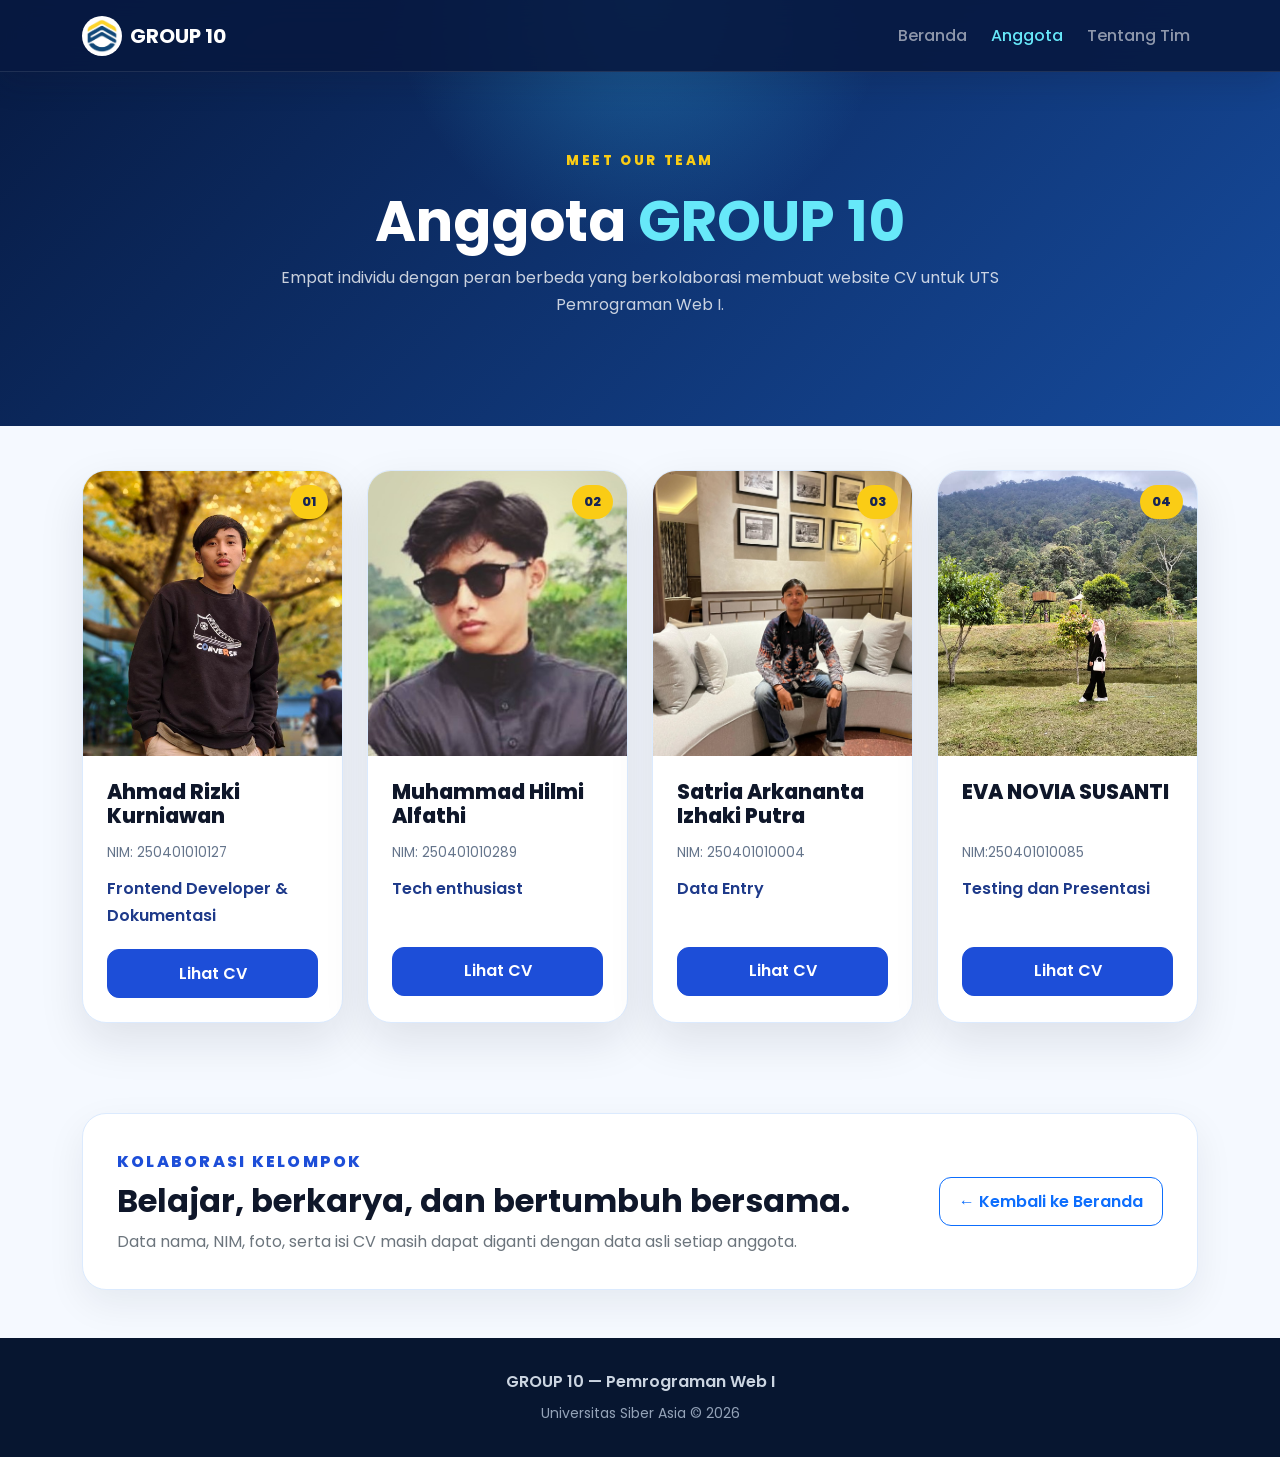
==== anggota.html @ 71579ae8 "Merge branch 'main' into eva" ====
<!DOCTYPE html>
<html lang="id">

<head>
    <meta charset="UTF-8">
    <meta name="viewport" content="width=device-width, initial-scale=1.0">
    <meta name="description" content="Daftar empat anggota GROUP 10 Universitas Siber Asia.">
    <title>Anggota GROUP 10 | UNSIA</title>
    <link href="https://cdn.jsdelivr.net/npm/bootstrap@5.3.3/dist/css/bootstrap.min.css" rel="stylesheet">
    <link rel="preconnect" href="https://fonts.googleapis.com">
    <link rel="preconnect" href="https://fonts.gstatic.com" crossorigin>
    <link href="https://fonts.googleapis.com/css2?family=Poppins:wght@400;500;600;700;800&display=swap"
        rel="stylesheet">
    <link rel="stylesheet" href="style.css">
</head>

<body>
    <!-- Navbar halaman anggota menghubungkan halaman pembuka dan daftar card. -->
    <nav class="navbar navbar-expand-lg navbar-dark fixed-top glass-nav" aria-label="Navigasi anggota">
        <div class="container">
            <a class="navbar-brand d-flex align-items-center gap-2 fw-bold" href="index.html">
                <img src="images/logo-unsia.png" class="nav-logo" alt="LOGO UNSIA.jpeg">
                <span>GROUP 10</span>
            </a>
            <button class="navbar-toggler" type="button" data-bs-toggle="collapse" data-bs-target="#menuCV"
                aria-controls="menuCV" aria-expanded="false" aria-label="Buka navigasi">
                <span class="navbar-toggler-icon"></span>
            </button>
            <div class="collapse navbar-collapse" id="menuCV">
                <ul class="navbar-nav ms-auto">
                    <li class="nav-item"><a class="nav-link" href="index.html">Beranda</a></li>
                    <li class="nav-item"><a class="nav-link active" aria-current="page"
                            href="#daftar-anggota">Anggota</a></li>
                    <li class="nav-item"><a class="nav-link" href="#tentang-tim">Tentang Tim</a></li>
                </ul>
            </div>
        </div>
    </nav>

    <header class="member-header text-center">
        <div class="container">
            <p class="eyebrow">Meet Our Team</p>
            <h1 class="display-4 fw-bold text-white">Anggota <span class="text-cyan">GROUP 10</span></h1>
            <p class="text-white-75 mx-auto member-lead">Empat individu dengan peran berbeda yang berkolaborasi membuat
                website CV untuk UTS Pemrograman Web I.</p>
        </div>
    </header>

    <main>
        <!-- Setiap card memakai data-card-link agar seluruh card dapat diberi animasi oleh JavaScript. -->
        <section id="daftar-anggota" class="section-padding member-section">
            <div class="container">
                <div class="row g-4 justify-content-center">
                    <div class="col-md-6 col-xl-3">
                        <article class="member-card h-100" data-card-link="cv-riski.html" tabindex="0">
                            <div class="member-number">01</div>

                            <img src="images/Ahmad Rizki Kurniawan CV.jpeg" class="member-photo"
                                alt="Foto Riski Kurniawan">

                            <div class="member-card-body">
                                <h2>Ahmad Rizki Kurniawan</h2>
                                <p class="member-nim">NIM: 250401010127</p>
                                <p class="member-role">Frontend Developer &amp; Dokumentasi</p>
                                <a href="CV_Ahmad_Rizki_Kurniawan.html"
                                    class="btn btn-primary w-100 stretched-link">Lihat CV</a>
                            </div>
                        </article>
                    </div>
                    <div class="col-md-6 col-xl-3">
                        <article class="member-card h-100" data-card-link="cv-anggota2.html" tabindex="0">
                            <div class="member-number">02</div>
                            <img src="images/hilmi.jpg" class="member-photo" alt="Foto Nama Anggota 2">
                            <div class="member-card-body">
                                <h2>Muhammad Hilmi Alfathi</h2>
                                <p class="member-nim">NIM: 250401010289</p>
                                <p class="member-role">Tech enthusiast</p>
                                <a href="cv-anggota2.html" class="btn btn-primary w-100 stretched-link">Lihat CV</a>
                            </div>
                        </article>
                    </div>
                    <div class="col-md-6 col-xl-3">
                        <article class="member-card h-100" data-card-link="cv-anggota3.html" tabindex="0">
                            <div class="member-number">03</div>
                            <img src="images/SATRIA.jpg" class="member-photo" alt="Foto Nama Anggota 3">
                            <div class="member-card-body">
                                <h2>Satria Arkananta Izhaki Putra</h2>
                                <p class="member-nim">NIM: 250401010004</p>
                                <p class="member-role">Data Entry</p>
                                <a href="cv-satria_arkananta_izhaki_putra.html"
                                    class="btn btn-primary w-100 stretched-link">Lihat CV</a>
                            </div>
                        </article>
                    </div>
                    <div class="col-md-6 col-xl-3">
                        <article class="member-card h-100" data-card-link="cv-anggota4.html" tabindex="0">
                            <div class="member-number">04</div>
                            <img src="images/EVA CV.jpeg" class="member-photo" alt="Foto Nama Anggota 4">
                            <div class="member-card-body">
                                <h2>EVA NOVIA SUSANTI</h2>
                                <p class="member-nim">NIM:250401010085

                                </p>
                                <p class="member-role">Testing dan Presentasi</p>
                                <a href="CV_EVA_NOVIA_SUSANTI.html" class="btn btn-primary w-100 stretched-link">Lihat
                                    CV</a>
                            </div>
                        </article>
                    </div>
                </div>
            </div>
        </section>

        <section id="tentang-tim" class="team-note-section pb-5">
            <div class="container">
                <div class="team-note d-lg-flex align-items-center justify-content-between gap-4">
                    <div>
                        <p class="section-label">Kolaborasi Kelompok</p>
                        <h2 class="fw-bold">Belajar, berkarya, dan bertumbuh bersama.</h2>
                        <p class="mb-lg-0 text-secondary">Data nama, NIM, foto, serta isi CV masih dapat diganti dengan
                            data asli setiap anggota.</p>
                    </div>
                    <a href="index.html" class="btn btn-outline-primary flex-shrink-0">← Kembali ke Beranda</a>
                </div>
            </div>
        </section>
    </main>

    <footer class="site-footer text-center">
        <div class="container">
            <p class="mb-1 fw-semibold">GROUP 10 — Pemrograman Web I</p><small>Universitas Siber Asia &copy;
                2026</small>
        </div>
    </footer>
    <button id="backToTop" class="back-to-top" type="button" aria-label="Kembali ke atas">↑</button>
    <script src="https://cdn.jsdelivr.net/npm/bootstrap@5.3.3/dist/js/bootstrap.bundle.min.js"></script>
    <script src="script.js"></script>
</body>

</html>
---- style.css ----
/* ================================================================
   SISTEM DESAIN GROUP 10
   Variabel CSS memudahkan mahasiswa mengganti warna di satu tempat.
   ================================================================ */
:root {
    --primary: #1d4ed8;
    --primary-dark: #0b1f4d;
    --secondary: #38bdf8;
    --accent: #facc15;
    --accent-dark: #a16207;
    --dark: #0f172a;
    --muted: #64748b;
    --light: #f5f9ff;
    --card: #ffffff;
    --radius: 24px;
}

html { scroll-behavior: smooth; }

body {
    margin: 0;
    font-family: 'Poppins', sans-serif;
    color: var(--dark);
    background: var(--light);
    line-height: 1.7;
}

img { max-width: 100%; }
a { text-underline-offset: 3px; }

/* Navbar dipakai bersama oleh halaman anggota dan seluruh halaman CV. */
.glass-nav {
    min-height: 72px;
    background: rgba(7, 25, 65, 0.9);
    border-bottom: 1px solid rgba(255, 255, 255, 0.1);
    backdrop-filter: blur(14px);
    box-shadow: 0 10px 30px rgba(15, 23, 42, 0.18);
}

.nav-logo { width: 40px; height: 40px; object-fit: contain; background: #fff; border-radius: 50%; padding: 3px; }
.navbar .nav-link { margin-left: .5rem; font-weight: 500; }
.navbar .nav-link.active, .navbar .nav-link:hover { color: #67e8f9 !important; }

.text-cyan { color: #67e8f9; }
.text-white-75 { color: rgba(255, 255, 255, .78); }
.text-gradient {
    color: transparent;
    background: linear-gradient(90deg, #67e8f9, #bfdbfe, #fff);
    -webkit-background-clip: text;
    background-clip: text;
}
.shadow-soft { box-shadow: 0 22px 55px rgba(15, 23, 42, .16); }

.btn { border-radius: 12px; font-weight: 600; padding: .72rem 1.2rem; }
.btn-primary { background: var(--primary); border-color: var(--primary); }
.btn-accent { color: #172554; background: var(--accent); border: 2px solid var(--accent); font-weight: 700; }
.btn-accent:hover { color: #fff; background: var(--accent-dark); border-color: var(--accent-dark); transform: translateY(-2px); }

/* ================================================================
   HALAMAN PEMBUKA
   ================================================================ */
.landing-page { min-height: 100vh; background: var(--primary-dark); }
.group-hero {
    position: relative;
    isolation: isolate;
    min-height: calc(100vh - 58px);
    overflow: hidden;
    padding: 120px 0 80px;
    color: #fff;
    background:
        linear-gradient(rgba(8, 28, 72, .2), rgba(8, 28, 72, .55)),
        radial-gradient(circle at 20% 30%, rgba(56, 189, 248, .34), transparent 25%),
        radial-gradient(circle at 80% 15%, rgba(250, 204, 21, .2), transparent 22%),
        linear-gradient(135deg, #061638 0%, #123b8f 58%, #075985 100%);
}

.hero-decoration { position: absolute; z-index: -1; border: 1px solid rgba(255,255,255,.14); border-radius: 50%; }
.hero-decoration-one { width: 430px; height: 430px; top: 8%; left: -180px; }
.hero-decoration-two { width: 520px; height: 520px; right: -220px; bottom: -200px; }
.landing-logo-wrap {
    display: grid;
    place-items: center;
    width: 124px;
    height: 124px;
    border: 1px solid rgba(255,255,255,.35);
    border-radius: 32px;
    background: rgba(255,255,255,.95);
    box-shadow: 0 25px 65px rgba(0,0,0,.24);
    transform: rotate(-3deg);
}
.landing-logo { width: 98px; height: 98px; object-fit: contain; transform: rotate(3deg); }
.eyebrow { color: var(--accent); font-size: .82rem; font-weight: 800; letter-spacing: .2em; text-transform: uppercase; }
.group-title { font-size: clamp(4rem, 11vw, 8.5rem); font-weight: 800; letter-spacing: -.06em; line-height: .9; text-shadow: 0 15px 45px rgba(0,0,0,.18); }
.group-title span { color: var(--accent); }
.campus-title { font-size: clamp(1.4rem, 3vw, 2rem); font-weight: 700; }
.course-title { color: #bae6fd; font-size: 1.1rem; font-weight: 500; letter-spacing: .08em; }
.hero-intro { max-width: 690px; color: rgba(255,255,255,.78); }
.landing-meta { display: flex; justify-content: center; align-items: center; gap: 14px; color: #dbeafe; font-size: .85rem; font-weight: 600; letter-spacing: .05em; text-transform: uppercase; }
.meta-dot { width: 5px; height: 5px; border-radius: 50%; background: var(--accent); }
.landing-footer { padding: 18px; color: rgba(255,255,255,.66); background: #061638; }

/* ================================================================
   HALAMAN DAFTAR ANGGOTA
   ================================================================ */
.member-header {
    padding: 150px 0 92px;
    background: radial-gradient(circle at 50% 0, rgba(56,189,248,.35), transparent 32%), linear-gradient(135deg, #071a42, #164b9d);
}
.member-lead { max-width: 720px; }
.member-section { margin-top: -46px; position: relative; }
.member-card {
    position: relative;
    overflow: hidden;
    border: 1px solid #dbeafe;
    border-radius: var(--radius);
    background: var(--card);
    box-shadow: 0 18px 45px rgba(15, 23, 42, .1);
    transition: transform .28s ease, box-shadow .28s ease, border-color .28s ease;
}
.member-card:hover, .member-card:focus { transform: translateY(-10px); border-color: #93c5fd; box-shadow: 0 28px 62px rgba(30,64,175,.18); outline: none; }
.member-card.card-clicked { animation: cardPulse .35s ease; }
@keyframes cardPulse { 50% { transform: translateY(-6px) scale(.97); } }
.member-number { position: absolute; z-index: 2; top: 14px; right: 14px; padding: 6px 12px; color: #172554; background: var(--accent); border-radius: 999px; font-size: .8rem; font-weight: 800; }
.member-photo { width: 100%; height: 285px; object-fit: cover; background: #dbeafe; }
.member-card-body { display: flex; min-height: 245px; flex-direction: column; padding: 24px; }
.member-card h2 { min-height: 58px; margin-bottom: 4px; font-size: 1.28rem; font-weight: 800; }
.member-nim { margin-bottom: 10px; color: var(--muted); font-size: .84rem; }
.member-role { min-height: 52px; margin-bottom: 20px; color: #1e3a8a; font-weight: 600; }
.member-card .btn { margin-top: auto; }
.team-note { padding: 34px; border: 1px solid #dbeafe; border-radius: var(--radius); background: #fff; box-shadow: 0 14px 38px rgba(15,23,42,.07); }

/* ================================================================
   HALAMAN CV
   ================================================================ */
.cv-hero {
    min-height: 100vh;
    padding: 125px 0 80px;
    background: radial-gradient(circle at 18% 28%, rgba(56,189,248,.34), transparent 27%), radial-gradient(circle at 83% 12%, rgba(37,99,235,.42), transparent 24%), linear-gradient(135deg, #071630, #1e3a8a 58%, #155e75);
}
.cv-badge { display: inline-block; padding: 8px 15px; color: #0c4a6e; background: #cffafe; border-radius: 999px; font-size: .82rem; font-weight: 700; }
.profile-card { position: relative; width: min(360px, 88vw); padding: 14px; border: 1px solid rgba(255,255,255,.25); border-radius: 34px; background: rgba(255,255,255,.16); box-shadow: 0 30px 80px rgba(0,0,0,.24); }
.profile-photo { width: 100%; aspect-ratio: 1 / 1.12; object-fit: cover; border-radius: 26px; background: #dbeafe; }
.profile-status { position: absolute; left: 50%; bottom: 28px; display: flex; align-items: center; gap: 8px; padding: 10px 16px; color: var(--dark); background: #fff; border-radius: 999px; font-size: .86rem; font-weight: 600; white-space: nowrap; transform: translateX(-50%); }
.status-dot { width: 10px; height: 10px; border-radius: 50%; background: #22c55e; box-shadow: 0 0 0 6px rgba(34,197,94,.18); }
.section-padding { padding: 90px 0; }
.section-heading { max-width: 680px; margin: 0 auto 34px; }
.section-label { margin-bottom: .4rem; color: var(--primary); font-weight: 800; letter-spacing: .14em; text-transform: uppercase; }
.section-title { margin-bottom: 1.25rem; font-weight: 800; }
.section-image { width: 100%; min-height: 390px; max-height: 480px; object-fit: cover; border-radius: var(--radius); background: #dbeafe; }
.info-box, .content-card, .portfolio-card, .contact-card { border-radius: var(--radius); background: var(--card); box-shadow: 0 18px 45px rgba(15,23,42,.09); }
.info-box { height: 100%; padding: 20px 18px; border: 1px solid #e2e8f0; }
.info-box h3 { margin-bottom: .3rem; font-size: 1.05rem; font-weight: 800; }
.info-box p { margin: 0; color: var(--muted); font-size: .9rem; }
.content-card { padding: 30px; border: 1px solid #e2e8f0; }
.content-card h3 { margin-bottom: 1.2rem; font-size: 1.2rem; font-weight: 800; }
.skill-list, .timeline-list { margin: 0; padding-left: 1.3rem; }
.skill-list li, .timeline-list li { margin-bottom: .9rem; color: #334155; }
.skill-list li::marker { color: var(--secondary); }
.timeline-list li::marker { color: var(--primary); font-weight: 800; }
.table { --bs-table-bg: transparent; }
.table th, .table td { padding: 1rem 1.25rem; }
.table thead th { color: #1e40af; background: #eaf3ff; white-space: nowrap; }
.portfolio-card { height: 100%; overflow: hidden; transition: transform .25s ease, box-shadow .25s ease; }
.portfolio-card:hover { transform: translateY(-8px); box-shadow: 0 26px 60px rgba(15,23,42,.15); }
.portfolio-card img { width: 100%; height: 245px; object-fit: cover; background: #dbeafe; }
.portfolio-card h3 { font-size: 1.2rem; font-weight: 800; }
.portfolio-card p { margin: 0; color: var(--muted); }
.contact-section { background: radial-gradient(circle at 15% 50%, rgba(56,189,248,.2), transparent 25%), linear-gradient(135deg, #071630, #123b7a); }
.contact-card { max-width: 900px; padding: 48px 30px; border: 1px solid rgba(255,255,255,.18); background: rgba(15,23,42,.55); backdrop-filter: blur(8px); }
.site-footer { padding: 30px 0; color: #cbd5e1; background: #071630; }
.site-footer small { color: #94a3b8; }

/* Tombol ini disembunyikan sampai JavaScript menambahkan class .show. */
.back-to-top { position: fixed; z-index: 1050; right: 22px; bottom: 22px; display: none; width: 48px; height: 48px; align-items: center; justify-content: center; border: 0; border-radius: 50%; color: #172554; background: var(--accent); box-shadow: 0 16px 35px rgba(37,99,235,.35); font-size: 1.35rem; font-weight: 800; }
.back-to-top.show { display: flex; }
.back-to-top:hover { transform: translateY(-3px); }

/* Aturan responsif: ukuran dan jarak diperkecil pada tablet/HP. */
@media (max-width: 991.98px) {
    .glass-nav .navbar-collapse { padding: 10px 0 16px; }
    .navbar .nav-link { margin-left: 0; }
    .member-section { margin-top: -28px; }
}

@media (max-width: 767.98px) {
    .group-hero, .cv-hero { min-height: auto; padding-top: 115px; }
    .landing-logo-wrap { width: 102px; height: 102px; border-radius: 26px; }
    .landing-logo { width: 80px; height: 80px; }
    .group-title { font-size: clamp(3.8rem, 22vw, 6rem); }
    .landing-meta { gap: 8px; font-size: .7rem; }
    .member-header { padding: 125px 0 72px; }
    .member-photo { height: 330px; }
    .section-padding { padding: 64px 0; }
    .section-image { min-height: 300px; }
    .content-card, .contact-card, .team-note { padding: 24px; }
    .table th, .table td { min-width: 130px; padding: .85rem; }
}

/* Menghormati pengguna yang memilih pengurangan gerakan pada perangkatnya. */
@media (prefers-reduced-motion: reduce) {
    html { scroll-behavior: auto; }
    *, *::before, *::after { scroll-behavior: auto !important; transition-duration: .01ms !important; animation-duration: .01ms !important; }
}
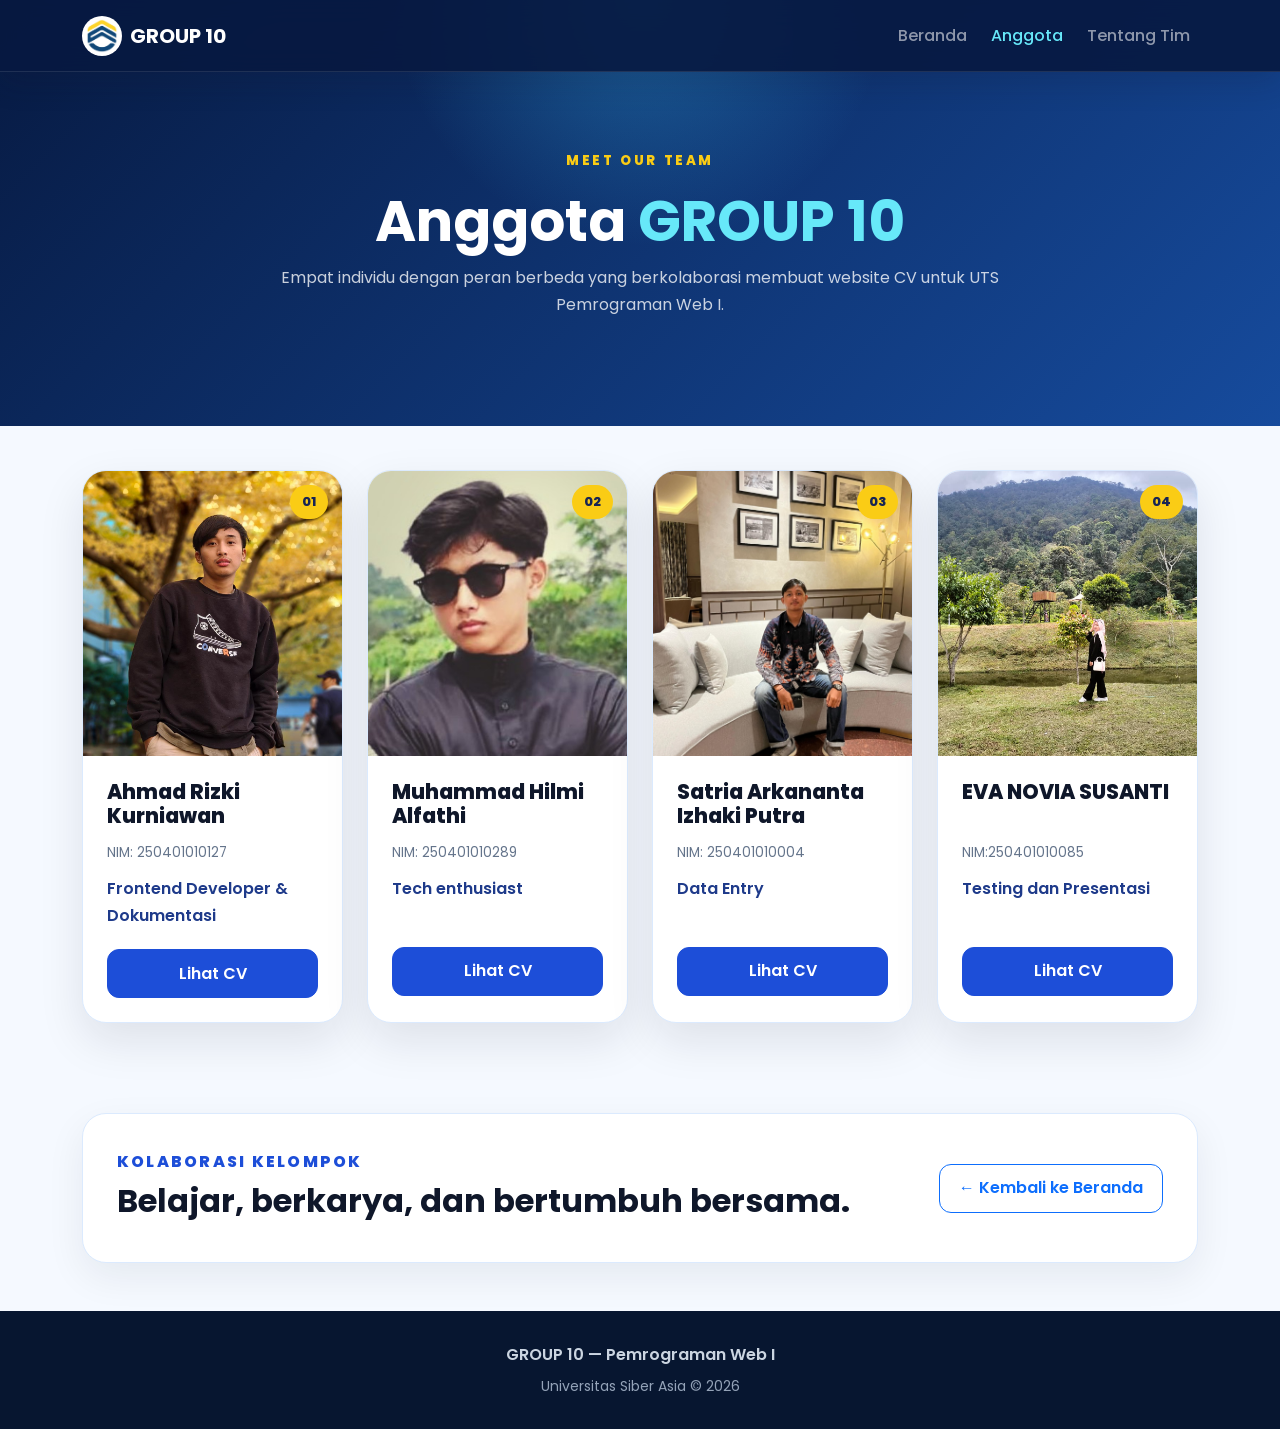
==== commit f27894b5: "update" ====
--- a/anggota.html
+++ b/anggota.html
@@ -15,7 +15,7 @@
 </head>
 
 <body>
-    <!-- Navbar halaman anggota menghubungkan halaman pembuka dan daftar card. -->
+    <!-- berisi navbar -->
     <nav class="navbar navbar-expand-lg navbar-dark fixed-top glass-nav" aria-label="Navigasi anggota">
         <div class="container">
             <a class="navbar-brand d-flex align-items-center gap-2 fw-bold" href="index.html">
@@ -47,7 +47,7 @@
     </header>
 
     <main>
-        <!-- Setiap card memakai data-card-link agar seluruh card dapat diberi animasi oleh JavaScript. -->
+        
         <section id="daftar-anggota" class="section-padding member-section">
             <div class="container">
                 <div class="row g-4 justify-content-center">
@@ -75,7 +75,7 @@
                                 <h2>Muhammad Hilmi Alfathi</h2>
                                 <p class="member-nim">NIM: 250401010289</p>
                                 <p class="member-role">Tech enthusiast</p>
-                                <a href="cv-anggota2.html" class="btn btn-primary w-100 stretched-link">Lihat CV</a>
+                                <a href="cv_muhammad_hilmi_alfathi.html" class="btn btn-primary w-100 stretched-link">Lihat CV</a>
                             </div>
                         </article>
                     </div>
@@ -117,8 +117,6 @@
                     <div>
                         <p class="section-label">Kolaborasi Kelompok</p>
                         <h2 class="fw-bold">Belajar, berkarya, dan bertumbuh bersama.</h2>
-                        <p class="mb-lg-0 text-secondary">Data nama, NIM, foto, serta isi CV masih dapat diganti dengan
-                            data asli setiap anggota.</p>
                     </div>
                     <a href="index.html" class="btn btn-outline-primary flex-shrink-0">← Kembali ke Beranda</a>
                 </div>
--- a/style.css
+++ b/style.css
@@ -1,7 +1,3 @@
-/* ================================================================
-   SISTEM DESAIN GROUP 10
-   Variabel CSS memudahkan mahasiswa mengganti warna di satu tempat.
-   ================================================================ */
 :root {
     --primary: #1d4ed8;
     --primary-dark: #0b1f4d;
@@ -15,7 +11,9 @@
     --radius: 24px;
 }
 
-html { scroll-behavior: smooth; }
+html {
+    scroll-behavior: smooth;
+}
 
 body {
     margin: 0;
@@ -25,10 +23,15 @@
     line-height: 1.7;
 }
 
-img { max-width: 100%; }
-a { text-underline-offset: 3px; }
-
-/* Navbar dipakai bersama oleh halaman anggota dan seluruh halaman CV. */
+img {
+    max-width: 100%;
+}
+
+a {
+    text-underline-offset: 3px;
+}
+
+/*css untuk navbar */
 .glass-nav {
     min-height: 72px;
     background: rgba(7, 25, 65, 0.9);
@@ -37,29 +40,75 @@
     box-shadow: 0 10px 30px rgba(15, 23, 42, 0.18);
 }
 
-.nav-logo { width: 40px; height: 40px; object-fit: contain; background: #fff; border-radius: 50%; padding: 3px; }
-.navbar .nav-link { margin-left: .5rem; font-weight: 500; }
-.navbar .nav-link.active, .navbar .nav-link:hover { color: #67e8f9 !important; }
-
-.text-cyan { color: #67e8f9; }
-.text-white-75 { color: rgba(255, 255, 255, .78); }
+.nav-logo {
+    width: 40px;
+    height: 40px;
+    object-fit: contain;
+    background: #fff;
+    border-radius: 50%;
+    padding: 3px;
+}
+
+.navbar .nav-link {
+    margin-left: .5rem;
+    font-weight: 500;
+}
+
+.navbar .nav-link.active,
+.navbar .nav-link:hover {
+    color: #67e8f9 !important;
+}
+
+.text-cyan {
+    color: #67e8f9;
+}
+
+.text-white-75 {
+    color: rgba(255, 255, 255, .78);
+}
+
 .text-gradient {
     color: transparent;
     background: linear-gradient(90deg, #67e8f9, #bfdbfe, #fff);
     -webkit-background-clip: text;
     background-clip: text;
 }
-.shadow-soft { box-shadow: 0 22px 55px rgba(15, 23, 42, .16); }
-
-.btn { border-radius: 12px; font-weight: 600; padding: .72rem 1.2rem; }
-.btn-primary { background: var(--primary); border-color: var(--primary); }
-.btn-accent { color: #172554; background: var(--accent); border: 2px solid var(--accent); font-weight: 700; }
-.btn-accent:hover { color: #fff; background: var(--accent-dark); border-color: var(--accent-dark); transform: translateY(-2px); }
-
-/* ================================================================
-   HALAMAN PEMBUKA
-   ================================================================ */
-.landing-page { min-height: 100vh; background: var(--primary-dark); }
+
+.shadow-soft {
+    box-shadow: 0 22px 55px rgba(15, 23, 42, .16);
+}
+
+.btn {
+    border-radius: 12px;
+    font-weight: 600;
+    padding: .72rem 1.2rem;
+}
+
+.btn-primary {
+    background: var(--primary);
+    border-color: var(--primary);
+}
+
+.btn-accent {
+    color: #172554;
+    background: var(--accent);
+    border: 2px solid var(--accent);
+    font-weight: 700;
+}
+
+.btn-accent:hover {
+    color: #fff;
+    background: var(--accent-dark);
+    border-color: var(--accent-dark);
+    transform: translateY(-2px);
+}
+
+/*css untuk halaman pembuka / landing page */
+.landing-page {
+    min-height: 100vh;
+    background: var(--primary-dark);
+}
+
 .group-hero {
     position: relative;
     isolation: isolate;
@@ -74,40 +123,123 @@
         linear-gradient(135deg, #061638 0%, #123b8f 58%, #075985 100%);
 }
 
-.hero-decoration { position: absolute; z-index: -1; border: 1px solid rgba(255,255,255,.14); border-radius: 50%; }
-.hero-decoration-one { width: 430px; height: 430px; top: 8%; left: -180px; }
-.hero-decoration-two { width: 520px; height: 520px; right: -220px; bottom: -200px; }
+.hero-decoration {
+    position: absolute;
+    z-index: -1;
+    border: 1px solid rgba(255, 255, 255, .14);
+    border-radius: 50%;
+}
+
+.hero-decoration-one {
+    width: 430px;
+    height: 430px;
+    top: 8%;
+    left: -180px;
+}
+
+.hero-decoration-two {
+    width: 520px;
+    height: 520px;
+    right: -220px;
+    bottom: -200px;
+}
+
 .landing-logo-wrap {
     display: grid;
     place-items: center;
     width: 124px;
     height: 124px;
-    border: 1px solid rgba(255,255,255,.35);
+    border: 1px solid rgba(255, 255, 255, .35);
     border-radius: 32px;
-    background: rgba(255,255,255,.95);
-    box-shadow: 0 25px 65px rgba(0,0,0,.24);
+    background: rgba(255, 255, 255, .95);
+    box-shadow: 0 25px 65px rgba(0, 0, 0, .24);
     transform: rotate(-3deg);
 }
-.landing-logo { width: 98px; height: 98px; object-fit: contain; transform: rotate(3deg); }
-.eyebrow { color: var(--accent); font-size: .82rem; font-weight: 800; letter-spacing: .2em; text-transform: uppercase; }
-.group-title { font-size: clamp(4rem, 11vw, 8.5rem); font-weight: 800; letter-spacing: -.06em; line-height: .9; text-shadow: 0 15px 45px rgba(0,0,0,.18); }
-.group-title span { color: var(--accent); }
-.campus-title { font-size: clamp(1.4rem, 3vw, 2rem); font-weight: 700; }
-.course-title { color: #bae6fd; font-size: 1.1rem; font-weight: 500; letter-spacing: .08em; }
-.hero-intro { max-width: 690px; color: rgba(255,255,255,.78); }
-.landing-meta { display: flex; justify-content: center; align-items: center; gap: 14px; color: #dbeafe; font-size: .85rem; font-weight: 600; letter-spacing: .05em; text-transform: uppercase; }
-.meta-dot { width: 5px; height: 5px; border-radius: 50%; background: var(--accent); }
-.landing-footer { padding: 18px; color: rgba(255,255,255,.66); background: #061638; }
-
-/* ================================================================
-   HALAMAN DAFTAR ANGGOTA
-   ================================================================ */
+
+.landing-logo {
+    width: 98px;
+    height: 98px;
+    object-fit: contain;
+    transform: rotate(3deg);
+}
+
+.eyebrow {
+    color: var(--accent);
+    font-size: .82rem;
+    font-weight: 800;
+    letter-spacing: .2em;
+    text-transform: uppercase;
+}
+
+.group-title {
+    font-size: clamp(4rem, 11vw, 8.5rem);
+    font-weight: 800;
+    letter-spacing: -.06em;
+    line-height: .9;
+    text-shadow: 0 15px 45px rgba(0, 0, 0, .18);
+}
+
+.group-title span {
+    color: var(--accent);
+}
+
+.campus-title {
+    font-size: clamp(1.4rem, 3vw, 2rem);
+    font-weight: 700;
+}
+
+.course-title {
+    color: #bae6fd;
+    font-size: 1.1rem;
+    font-weight: 500;
+    letter-spacing: .08em;
+}
+
+.hero-intro {
+    max-width: 690px;
+    color: rgba(255, 255, 255, .78);
+}
+
+.landing-meta {
+    display: flex;
+    justify-content: center;
+    align-items: center;
+    gap: 14px;
+    color: #dbeafe;
+    font-size: .85rem;
+    font-weight: 600;
+    letter-spacing: .05em;
+    text-transform: uppercase;
+}
+
+.meta-dot {
+    width: 5px;
+    height: 5px;
+    border-radius: 50%;
+    background: var(--accent);
+}
+
+.landing-footer {
+    padding: 18px;
+    color: rgba(255, 255, 255, .66);
+    background: #061638;
+}
+
+/*css untuk halaman daftar anggota */
 .member-header {
     padding: 150px 0 92px;
-    background: radial-gradient(circle at 50% 0, rgba(56,189,248,.35), transparent 32%), linear-gradient(135deg, #071a42, #164b9d);
-}
-.member-lead { max-width: 720px; }
-.member-section { margin-top: -46px; position: relative; }
+    background: radial-gradient(circle at 50% 0, rgba(56, 189, 248, .35), transparent 32%), linear-gradient(135deg, #071a42, #164b9d);
+}
+
+.member-lead {
+    max-width: 720px;
+}
+
+.member-section {
+    margin-top: -46px;
+    position: relative;
+}
+
 .member-card {
     position: relative;
     overflow: hidden;
@@ -117,87 +249,411 @@
     box-shadow: 0 18px 45px rgba(15, 23, 42, .1);
     transition: transform .28s ease, box-shadow .28s ease, border-color .28s ease;
 }
-.member-card:hover, .member-card:focus { transform: translateY(-10px); border-color: #93c5fd; box-shadow: 0 28px 62px rgba(30,64,175,.18); outline: none; }
-.member-card.card-clicked { animation: cardPulse .35s ease; }
-@keyframes cardPulse { 50% { transform: translateY(-6px) scale(.97); } }
-.member-number { position: absolute; z-index: 2; top: 14px; right: 14px; padding: 6px 12px; color: #172554; background: var(--accent); border-radius: 999px; font-size: .8rem; font-weight: 800; }
-.member-photo { width: 100%; height: 285px; object-fit: cover; background: #dbeafe; }
-.member-card-body { display: flex; min-height: 245px; flex-direction: column; padding: 24px; }
-.member-card h2 { min-height: 58px; margin-bottom: 4px; font-size: 1.28rem; font-weight: 800; }
-.member-nim { margin-bottom: 10px; color: var(--muted); font-size: .84rem; }
-.member-role { min-height: 52px; margin-bottom: 20px; color: #1e3a8a; font-weight: 600; }
-.member-card .btn { margin-top: auto; }
-.team-note { padding: 34px; border: 1px solid #dbeafe; border-radius: var(--radius); background: #fff; box-shadow: 0 14px 38px rgba(15,23,42,.07); }
-
-/* ================================================================
-   HALAMAN CV
-   ================================================================ */
+
+.member-card:hover,
+.member-card:focus {
+    transform: translateY(-10px);
+    border-color: #93c5fd;
+    box-shadow: 0 28px 62px rgba(30, 64, 175, .18);
+    outline: none;
+}
+
+.member-card.card-clicked {
+    animation: cardPulse .35s ease;
+}
+
+@keyframes cardPulse {
+    50% {
+        transform: translateY(-6px) scale(.97);
+    }
+}
+
+.member-number {
+    position: absolute;
+    z-index: 2;
+    top: 14px;
+    right: 14px;
+    padding: 6px 12px;
+    color: #172554;
+    background: var(--accent);
+    border-radius: 999px;
+    font-size: .8rem;
+    font-weight: 800;
+}
+
+.member-photo {
+    width: 100%;
+    height: 285px;
+    object-fit: cover;
+    background: #dbeafe;
+}
+
+.member-card-body {
+    display: flex;
+    min-height: 245px;
+    flex-direction: column;
+    padding: 24px;
+}
+
+.member-card h2 {
+    min-height: 58px;
+    margin-bottom: 4px;
+    font-size: 1.28rem;
+    font-weight: 800;
+}
+
+.member-nim {
+    margin-bottom: 10px;
+    color: var(--muted);
+    font-size: .84rem;
+}
+
+.member-role {
+    min-height: 52px;
+    margin-bottom: 20px;
+    color: #1e3a8a;
+    font-weight: 600;
+}
+
+.member-card .btn {
+    margin-top: auto;
+}
+
+.team-note {
+    padding: 34px;
+    border: 1px solid #dbeafe;
+    border-radius: var(--radius);
+    background: #fff;
+    box-shadow: 0 14px 38px rgba(15, 23, 42, .07);
+}
+
+/*css untuk bagian halaman cv */
+
 .cv-hero {
     min-height: 100vh;
     padding: 125px 0 80px;
-    background: radial-gradient(circle at 18% 28%, rgba(56,189,248,.34), transparent 27%), radial-gradient(circle at 83% 12%, rgba(37,99,235,.42), transparent 24%), linear-gradient(135deg, #071630, #1e3a8a 58%, #155e75);
-}
-.cv-badge { display: inline-block; padding: 8px 15px; color: #0c4a6e; background: #cffafe; border-radius: 999px; font-size: .82rem; font-weight: 700; }
-.profile-card { position: relative; width: min(360px, 88vw); padding: 14px; border: 1px solid rgba(255,255,255,.25); border-radius: 34px; background: rgba(255,255,255,.16); box-shadow: 0 30px 80px rgba(0,0,0,.24); }
-.profile-photo { width: 100%; aspect-ratio: 1 / 1.12; object-fit: cover; border-radius: 26px; background: #dbeafe; }
-.profile-status { position: absolute; left: 50%; bottom: 28px; display: flex; align-items: center; gap: 8px; padding: 10px 16px; color: var(--dark); background: #fff; border-radius: 999px; font-size: .86rem; font-weight: 600; white-space: nowrap; transform: translateX(-50%); }
-.status-dot { width: 10px; height: 10px; border-radius: 50%; background: #22c55e; box-shadow: 0 0 0 6px rgba(34,197,94,.18); }
-.section-padding { padding: 90px 0; }
-.section-heading { max-width: 680px; margin: 0 auto 34px; }
-.section-label { margin-bottom: .4rem; color: var(--primary); font-weight: 800; letter-spacing: .14em; text-transform: uppercase; }
-.section-title { margin-bottom: 1.25rem; font-weight: 800; }
-.section-image { width: 100%; min-height: 390px; max-height: 480px; object-fit: cover; border-radius: var(--radius); background: #dbeafe; }
-.info-box, .content-card, .portfolio-card, .contact-card { border-radius: var(--radius); background: var(--card); box-shadow: 0 18px 45px rgba(15,23,42,.09); }
-.info-box { height: 100%; padding: 20px 18px; border: 1px solid #e2e8f0; }
-.info-box h3 { margin-bottom: .3rem; font-size: 1.05rem; font-weight: 800; }
-.info-box p { margin: 0; color: var(--muted); font-size: .9rem; }
-.content-card { padding: 30px; border: 1px solid #e2e8f0; }
-.content-card h3 { margin-bottom: 1.2rem; font-size: 1.2rem; font-weight: 800; }
-.skill-list, .timeline-list { margin: 0; padding-left: 1.3rem; }
-.skill-list li, .timeline-list li { margin-bottom: .9rem; color: #334155; }
-.skill-list li::marker { color: var(--secondary); }
-.timeline-list li::marker { color: var(--primary); font-weight: 800; }
-.table { --bs-table-bg: transparent; }
-.table th, .table td { padding: 1rem 1.25rem; }
-.table thead th { color: #1e40af; background: #eaf3ff; white-space: nowrap; }
-.portfolio-card { height: 100%; overflow: hidden; transition: transform .25s ease, box-shadow .25s ease; }
-.portfolio-card:hover { transform: translateY(-8px); box-shadow: 0 26px 60px rgba(15,23,42,.15); }
-.portfolio-card img { width: 100%; height: 245px; object-fit: cover; background: #dbeafe; }
-.portfolio-card h3 { font-size: 1.2rem; font-weight: 800; }
-.portfolio-card p { margin: 0; color: var(--muted); }
-.contact-section { background: radial-gradient(circle at 15% 50%, rgba(56,189,248,.2), transparent 25%), linear-gradient(135deg, #071630, #123b7a); }
-.contact-card { max-width: 900px; padding: 48px 30px; border: 1px solid rgba(255,255,255,.18); background: rgba(15,23,42,.55); backdrop-filter: blur(8px); }
-.site-footer { padding: 30px 0; color: #cbd5e1; background: #071630; }
-.site-footer small { color: #94a3b8; }
-
-/* Tombol ini disembunyikan sampai JavaScript menambahkan class .show. */
-.back-to-top { position: fixed; z-index: 1050; right: 22px; bottom: 22px; display: none; width: 48px; height: 48px; align-items: center; justify-content: center; border: 0; border-radius: 50%; color: #172554; background: var(--accent); box-shadow: 0 16px 35px rgba(37,99,235,.35); font-size: 1.35rem; font-weight: 800; }
-.back-to-top.show { display: flex; }
-.back-to-top:hover { transform: translateY(-3px); }
-
-/* Aturan responsif: ukuran dan jarak diperkecil pada tablet/HP. */
+    background: radial-gradient(circle at 18% 28%, rgba(56, 189, 248, .34), transparent 27%), radial-gradient(circle at 83% 12%, rgba(37, 99, 235, .42), transparent 24%), linear-gradient(135deg, #071630, #1e3a8a 58%, #155e75);
+}
+
+.cv-badge {
+    display: inline-block;
+    padding: 8px 15px;
+    color: #0c4a6e;
+    background: #cffafe;
+    border-radius: 999px;
+    font-size: .82rem;
+    font-weight: 700;
+}
+
+.profile-card {
+    position: relative;
+    width: min(360px, 88vw);
+    padding: 14px;
+    border: 1px solid rgba(255, 255, 255, .25);
+    border-radius: 34px;
+    background: rgba(255, 255, 255, .16);
+    box-shadow: 0 30px 80px rgba(0, 0, 0, .24);
+}
+
+.profile-photo {
+    width: 100%;
+    aspect-ratio: 1 / 1.12;
+    object-fit: cover;
+    border-radius: 26px;
+    background: #dbeafe;
+}
+
+.profile-status {
+    position: absolute;
+    left: 50%;
+    bottom: 28px;
+    display: flex;
+    align-items: center;
+    gap: 8px;
+    padding: 10px 16px;
+    color: var(--dark);
+    background: #fff;
+    border-radius: 999px;
+    font-size: .86rem;
+    font-weight: 600;
+    white-space: nowrap;
+    transform: translateX(-50%);
+}
+
+.status-dot {
+    width: 10px;
+    height: 10px;
+    border-radius: 50%;
+    background: #22c55e;
+    box-shadow: 0 0 0 6px rgba(34, 197, 94, .18);
+}
+
+.section-padding {
+    padding: 90px 0;
+}
+
+.section-heading {
+    max-width: 680px;
+    margin: 0 auto 34px;
+}
+
+.section-label {
+    margin-bottom: .4rem;
+    color: var(--primary);
+    font-weight: 800;
+    letter-spacing: .14em;
+    text-transform: uppercase;
+}
+
+.section-title {
+    margin-bottom: 1.25rem;
+    font-weight: 800;
+}
+
+.section-image {
+    width: 100%;
+    min-height: 390px;
+    max-height: 480px;
+    object-fit: cover;
+    border-radius: var(--radius);
+    background: #dbeafe;
+}
+
+.info-box,
+.content-card,
+.portfolio-card,
+.contact-card {
+    border-radius: var(--radius);
+    background: var(--card);
+    box-shadow: 0 18px 45px rgba(15, 23, 42, .09);
+}
+
+.info-box {
+    height: 100%;
+    padding: 20px 18px;
+    border: 1px solid #e2e8f0;
+}
+
+.info-box h3 {
+    margin-bottom: .3rem;
+    font-size: 1.05rem;
+    font-weight: 800;
+}
+
+.info-box p {
+    margin: 0;
+    color: var(--muted);
+    font-size: .9rem;
+}
+
+.content-card {
+    padding: 30px;
+    border: 1px solid #e2e8f0;
+}
+
+.content-card h3 {
+    margin-bottom: 1.2rem;
+    font-size: 1.2rem;
+    font-weight: 800;
+}
+
+.skill-list,
+.timeline-list {
+    margin: 0;
+    padding-left: 1.3rem;
+}
+
+.skill-list li,
+.timeline-list li {
+    margin-bottom: .9rem;
+    color: #334155;
+}
+
+.skill-list li::marker {
+    color: var(--secondary);
+}
+
+.timeline-list li::marker {
+    color: var(--primary);
+    font-weight: 800;
+}
+
+.table {
+    --bs-table-bg: transparent;
+}
+
+.table th,
+.table td {
+    padding: 1rem 1.25rem;
+}
+
+.table thead th {
+    color: #1e40af;
+    background: #eaf3ff;
+    white-space: nowrap;
+}
+
+.portfolio-card {
+    height: 100%;
+    overflow: hidden;
+    transition: transform .25s ease, box-shadow .25s ease;
+}
+
+.portfolio-card:hover {
+    transform: translateY(-8px);
+    box-shadow: 0 26px 60px rgba(15, 23, 42, .15);
+}
+
+.portfolio-card img {
+    width: 100%;
+    height: 245px;
+    object-fit: cover;
+    background: #dbeafe;
+}
+
+.portfolio-card h3 {
+    font-size: 1.2rem;
+    font-weight: 800;
+}
+
+.portfolio-card p {
+    margin: 0;
+    color: var(--muted);
+}
+
+.contact-section {
+    background: radial-gradient(circle at 15% 50%, rgba(56, 189, 248, .2), transparent 25%), linear-gradient(135deg, #071630, #123b7a);
+}
+
+.contact-card {
+    max-width: 900px;
+    padding: 48px 30px;
+    border: 1px solid rgba(255, 255, 255, .18);
+    background: rgba(15, 23, 42, .55);
+    backdrop-filter: blur(8px);
+}
+
+.site-footer {
+    padding: 30px 0;
+    color: #cbd5e1;
+    background: #071630;
+}
+
+.site-footer small {
+    color: #94a3b8;
+}
+
+/* Tombol kembali. */
+.back-to-top {
+    position: fixed;
+    z-index: 1050;
+    right: 22px;
+    bottom: 22px;
+    display: none;
+    width: 48px;
+    height: 48px;
+    align-items: center;
+    justify-content: center;
+    border: 0;
+    border-radius: 50%;
+    color: #172554;
+    background: var(--accent);
+    box-shadow: 0 16px 35px rgba(37, 99, 235, .35);
+    font-size: 1.35rem;
+    font-weight: 800;
+}
+
+.back-to-top.show {
+    display: flex;
+}
+
+.back-to-top:hover {
+    transform: translateY(-3px);
+}
+
+/* css untuk reponsifitas*/
 @media (max-width: 991.98px) {
-    .glass-nav .navbar-collapse { padding: 10px 0 16px; }
-    .navbar .nav-link { margin-left: 0; }
-    .member-section { margin-top: -28px; }
+    .glass-nav .navbar-collapse {
+        padding: 10px 0 16px;
+    }
+
+    .navbar .nav-link {
+        margin-left: 0;
+    }
+
+    .member-section {
+        margin-top: -28px;
+    }
 }
 
 @media (max-width: 767.98px) {
-    .group-hero, .cv-hero { min-height: auto; padding-top: 115px; }
-    .landing-logo-wrap { width: 102px; height: 102px; border-radius: 26px; }
-    .landing-logo { width: 80px; height: 80px; }
-    .group-title { font-size: clamp(3.8rem, 22vw, 6rem); }
-    .landing-meta { gap: 8px; font-size: .7rem; }
-    .member-header { padding: 125px 0 72px; }
-    .member-photo { height: 330px; }
-    .section-padding { padding: 64px 0; }
-    .section-image { min-height: 300px; }
-    .content-card, .contact-card, .team-note { padding: 24px; }
-    .table th, .table td { min-width: 130px; padding: .85rem; }
-}
-
-/* Menghormati pengguna yang memilih pengurangan gerakan pada perangkatnya. */
+
+    .group-hero,
+    .cv-hero {
+        min-height: auto;
+        padding-top: 115px;
+    }
+
+    .landing-logo-wrap {
+        width: 102px;
+        height: 102px;
+        border-radius: 26px;
+    }
+
+    .landing-logo {
+        width: 80px;
+        height: 80px;
+    }
+
+    .group-title {
+        font-size: clamp(3.8rem, 22vw, 6rem);
+    }
+
+    .landing-meta {
+        gap: 8px;
+        font-size: .7rem;
+    }
+
+    .member-header {
+        padding: 125px 0 72px;
+    }
+
+    .member-photo {
+        height: 330px;
+    }
+
+    .section-padding {
+        padding: 64px 0;
+    }
+
+    .section-image {
+        min-height: 300px;
+    }
+
+    .content-card,
+    .contact-card,
+    .team-note {
+        padding: 24px;
+    }
+
+    .table th,
+    .table td {
+        min-width: 130px;
+        padding: .85rem;
+    }
+}
+
+/* fitur untuk mereduce animasi */
 @media (prefers-reduced-motion: reduce) {
-    html { scroll-behavior: auto; }
-    *, *::before, *::after { scroll-behavior: auto !important; transition-duration: .01ms !important; animation-duration: .01ms !important; }
-}
+    html {
+        scroll-behavior: auto;
+    }
+
+    *,
+    *::before,
+    *::after {
+        scroll-behavior: auto !important;
+        transition-duration: .01ms !important;
+        animation-duration: .01ms !important;
+    }
+}
